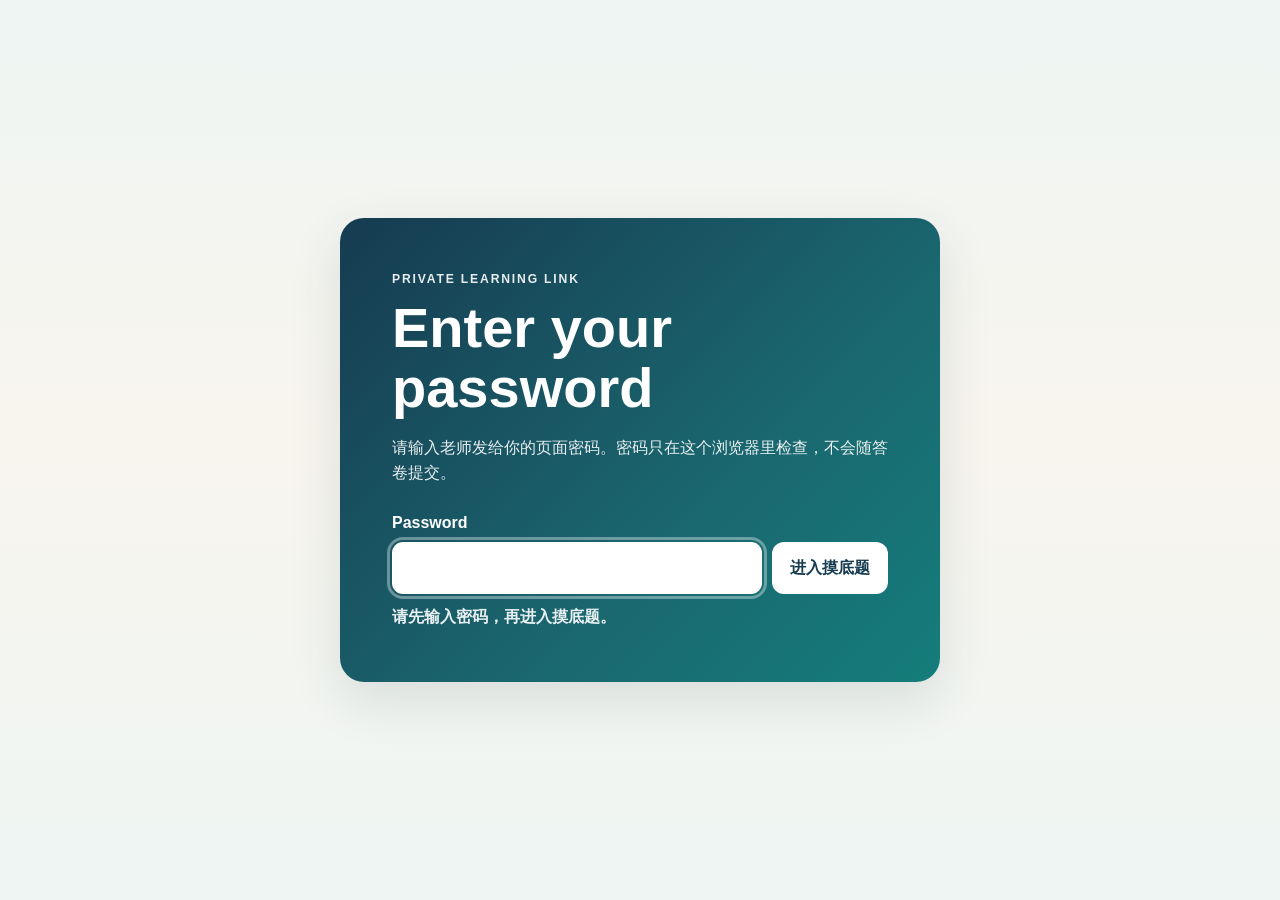
==== test/a2/index.html @ 0110b1d1 "feat: publish Emily English diagnostics" ====
<!doctype html>
<html lang="zh-CN" data-access-page="protected">
<head>
  <meta charset="utf-8">
  <meta name="viewport" content="width=device-width,initial-scale=1">
  <meta name="robots" content="noindex,nofollow,noarchive">
  <link rel="icon" href="data:,">
  <link rel="stylesheet" href="../../assets/styles.css?v=20260820-1">
  <script src="../../assets/access.js?v=20260820-1"></script>
  <title>A2 English Diagnostic · Emily</title>
</head>
<body hidden>
  <a class="skip-link" href="#test-root">跳到主要内容</a>
  <main class="exam-shell" id="test-root"></main>
  <script src="../../assets/config.js"></script>
  <script src="../../data/a2.js"></script>
  <script src="../../assets/app.js"></script>
</body>
</html>
---- assets/styles.css ----
:root{--ink:#1b2a35;--muted:#5f6f79;--paper:#fffdf8;--wash:#f2f6f5;--navy:#163b50;--teal:#147d7a;--mint:#dff3ec;--gold:#d79a2b;--goldwash:#fff3d5;--line:#d9e2df;--green:#287451;--greenwash:#e8f6ee;--red:#a93f46;--redwash:#fff0f0;--shadow:0 18px 52px rgba(24,57,69,.12)}
[hidden]{display:none!important}
*{box-sizing:border-box}html{scroll-behavior:smooth}body{margin:0;background:linear-gradient(180deg,#eef5f3 0,#f8f5ee 48%,#eef5f3 100%);color:var(--ink);font:16px/1.6 -apple-system,BlinkMacSystemFont,"Segoe UI",sans-serif}a{color:var(--teal)}button,input{font:inherit}.skip-link{position:absolute;left:-9999px}.skip-link:focus{left:14px;top:14px;z-index:20;background:#fff;padding:8px 12px;border-radius:8px}.access-shell{min-height:100vh;display:grid;place-items:center;padding:22px}.access-card{width:min(600px,100%);padding:clamp(28px,6vw,52px);border-radius:24px;color:#fff;background:linear-gradient(135deg,var(--navy),#1a6870 62%,var(--teal));box-shadow:var(--shadow)}.access-card h1{font-size:clamp(2rem,7vw,3.5rem);line-height:1.08;margin:.2rem 0 1rem}.access-card p{color:rgba(255,255,255,.9)}.access-card label{display:block;font-weight:800;margin:24px 0 7px}.access-controls{display:grid;grid-template-columns:1fr auto;gap:10px}.access-controls input{min-width:0;padding:11px 12px;border:2px solid transparent;border-radius:11px}.access-controls input:focus{outline:3px solid rgba(255,255,255,.36);outline-offset:2px}.access-controls .button-primary{background:#fff;color:var(--navy)}.access-status{min-height:1.6em;margin:.65rem 0 0;font-weight:750}.site-shell{width:min(1120px,calc(100% - 28px));margin:24px auto 56px}.hero,.exam-hero{padding:clamp(30px,6vw,66px);border-radius:28px;color:#fff;background:linear-gradient(135deg,var(--navy),#1a6870 62%,var(--teal));box-shadow:var(--shadow);position:relative;overflow:hidden}.hero:after,.exam-hero:after{content:"";position:absolute;width:260px;height:260px;border-radius:50%;right:-90px;top:-120px;background:rgba(255,255,255,.09)}.eyebrow{margin:0 0 8px;font-size:.76rem;font-weight:800;letter-spacing:.15em;text-transform:uppercase}.hero h1,.exam-hero h1{font-size:clamp(2.3rem,7vw,4.8rem);line-height:1.02;margin:.2rem 0 1rem;max-width:850px}.hero p,.exam-hero p{max-width:760px;margin:.5rem 0;color:rgba(255,255,255,.9)}.intro-card,.test-card,.section-card,.result-panel,.progress-bar,.source-boundary{background:var(--paper);border:1px solid var(--line);border-radius:20px;box-shadow:0 10px 34px rgba(24,57,69,.08)}.intro-card{margin:24px 0;padding:24px 28px}.intro-card h2{margin:0 0 8px}.test-grid{display:grid;grid-template-columns:repeat(2,minmax(0,1fr));gap:20px;margin:20px 0}.test-card{padding:26px;display:flex;flex-direction:column;align-items:flex-start}.level-chip{display:inline-flex;padding:5px 11px;border-radius:999px;background:var(--mint);color:var(--green);font-weight:800}.test-card h2{font-size:1.8rem;margin:14px 0 6px}.test-card ul{padding-left:1.2rem;margin:.5rem 0 1.4rem}.button{display:inline-flex;align-items:center;justify-content:center;min-height:46px;border:0;border-radius:12px;padding:10px 18px;font-weight:800;cursor:pointer;text-decoration:none}.button-primary{background:var(--teal);color:#fff}.button-secondary{background:#fff;color:var(--navy);border:1px solid var(--line)}.button:disabled{opacity:.55;cursor:not-allowed}.small{font-size:.88rem;color:var(--muted)}.site-footer{padding:22px 4px;color:var(--muted);font-size:.88rem}.exam-shell{width:min(1000px,calc(100% - 24px));margin:18px auto 80px}.exam-nav{display:flex;justify-content:space-between;align-items:center;margin:0 2px 12px}.exam-nav a{text-decoration:none;font-weight:750}.exam-hero{border-radius:22px;padding:34px 38px}.exam-hero h1{font-size:clamp(2rem,6vw,3.7rem)}.exam-meta{display:flex;flex-wrap:wrap;gap:10px;margin-top:18px}.exam-meta span{padding:6px 10px;border-radius:999px;background:rgba(255,255,255,.14);font-size:.88rem}.instructions{margin:18px 0;padding:18px 21px;border-radius:16px;background:var(--goldwash);border-left:5px solid var(--gold)}.instructions strong{display:block;color:#69470e}.progress-bar{position:sticky;top:8px;z-index:8;margin:16px 0;padding:12px 16px;display:grid;grid-template-columns:1fr auto;gap:7px 14px;align-items:center}.progress-track{height:9px;border-radius:999px;background:#e5ece9;overflow:hidden;grid-column:1/-1}.progress-fill{height:100%;width:0;background:linear-gradient(90deg,var(--teal),#5cb987);transition:width .2s}.section-card{margin:20px 0;padding:clamp(20px,4vw,34px)}.section-head{border-bottom:1px solid var(--line);padding-bottom:13px;margin-bottom:18px}.section-head h2{margin:0;font-size:1.75rem}.section-head p{margin:5px 0;color:var(--muted)}.task{margin:25px 0 36px}.task>header h3{font-size:1.3rem;margin:0 0 4px}.task>header p{margin:.2rem 0 1rem;color:var(--muted)}.passage{padding:20px 22px;background:#f8faf8;border:1px solid var(--line);border-radius:14px;margin:14px 0 20px}.passage h3{margin-top:0}.question{border:1px solid var(--line);border-radius:14px;padding:16px 18px;margin:13px 0;min-inline-size:0}.question legend{font-weight:760;padding:0 6px;max-width:100%}.question legend span{display:inline-flex;min-width:42px;color:var(--teal)}.choices{display:grid;gap:8px;margin-top:12px}.choices label{display:flex;gap:10px;align-items:flex-start;padding:10px 12px;border:1px solid #e1e8e5;border-radius:10px;cursor:pointer;background:#fff}.choices label:has(input:checked){border-color:var(--teal);background:#eff9f6}.choices input{margin-top:.32rem;accent-color:var(--teal)}.choice-letter{font-weight:850;color:var(--navy);min-width:22px}.short-answer{display:block;margin-top:12px}.short-answer span{display:block;color:var(--muted);font-size:.86rem}.short-answer input{width:100%;margin-top:5px;padding:11px 12px;border:1px solid #bdcac6;border-radius:9px;background:#fff}.audio-card{padding:17px;background:var(--mint);border-radius:14px;margin:14px 0}.audio-card audio{width:100%;margin:8px 0}.audio-state{margin:0;color:var(--green);font-size:.88rem;font-weight:700}.credit{font-size:.82rem;color:var(--muted);margin-top:8px}.credit summary{cursor:pointer}.submit-zone{margin:24px 0;padding:24px;border-radius:20px;background:var(--navy);color:#fff;box-shadow:var(--shadow);display:flex;gap:18px;align-items:center;justify-content:space-between}.submit-zone p{margin:0;color:rgba(255,255,255,.86)}.submit-zone .button{flex:0 0 auto}.feedback{margin:14px -4px -4px;padding:13px 15px;border-radius:10px;background:#f7f8f8}.feedback p{margin:.25rem 0}.question.correct{border-color:#7bb995;background:var(--greenwash)}.question.incorrect{border-color:#d88b90;background:var(--redwash)}.question.correct .feedback{background:#dff1e7}.question.incorrect .feedback{background:#ffe4e4}.result-panel{margin:22px 0;padding:clamp(24px,5vw,40px)}.result-panel h2{font-size:2.4rem;margin:.2rem 0}.result-grid{display:grid;grid-template-columns:repeat(5,minmax(0,1fr));gap:10px;margin:18px 0}.result-grid div{padding:13px;border-radius:12px;background:#f0f6f4;text-align:center}.result-grid strong{display:block;font-size:1.45rem;color:var(--navy)}.result-grid span{font-size:.78rem;color:var(--muted)}.interpretation{padding:14px 16px;border-left:5px solid var(--gold);background:var(--goldwash);border-radius:10px}dialog{border:0;border-radius:18px;padding:0;box-shadow:0 28px 90px rgba(0,0,0,.28);max-width:520px;width:calc(100% - 28px)}dialog::backdrop{background:rgba(14,28,36,.6)}.dialog-body{padding:25px}.dialog-body h2{margin-top:0}.dialog-actions{display:flex;justify-content:flex-end;gap:10px;margin-top:20px}.receipt-frame{position:absolute;width:1px;height:1px;border:0;clip:rect(0,0,0,0);overflow:hidden}.source-boundary{padding:17px 20px;margin:18px 0;color:var(--muted)}
@media(max-width:720px){.access-controls{grid-template-columns:1fr}.access-controls .button{width:100%}.test-grid{grid-template-columns:1fr}.hero,.exam-hero{border-radius:20px;padding:30px 24px}.exam-shell,.site-shell{width:min(100% - 18px,1000px);margin-top:9px}.section-card{padding:20px 14px}.question{padding:14px 12px}.progress-bar{top:4px}.submit-zone{align-items:stretch;flex-direction:column}.result-grid{grid-template-columns:repeat(2,1fr)}.result-grid div:first-child{grid-column:1/-1}.dialog-actions{flex-direction:column-reverse}.dialog-actions .button{width:100%}}
@media print{@page{margin:12mm}body{background:#fff;font-size:10pt}.exam-nav,.progress-bar,.submit-zone,dialog,.audio-card audio,.button{display:none!important}.exam-shell{width:100%;margin:0}.exam-hero,.section-card,.result-panel{box-shadow:none;border-radius:0}.exam-hero{color:#111;background:#fff;border-bottom:2px solid #111;padding:12px 0}.exam-hero p{color:#333}.exam-meta span{color:#333;border:1px solid #bbb}.section-card{border:0;padding:18px 0}.question,.passage,.audio-card{break-inside:avoid}.result-panel{border:1px solid #bbb}}
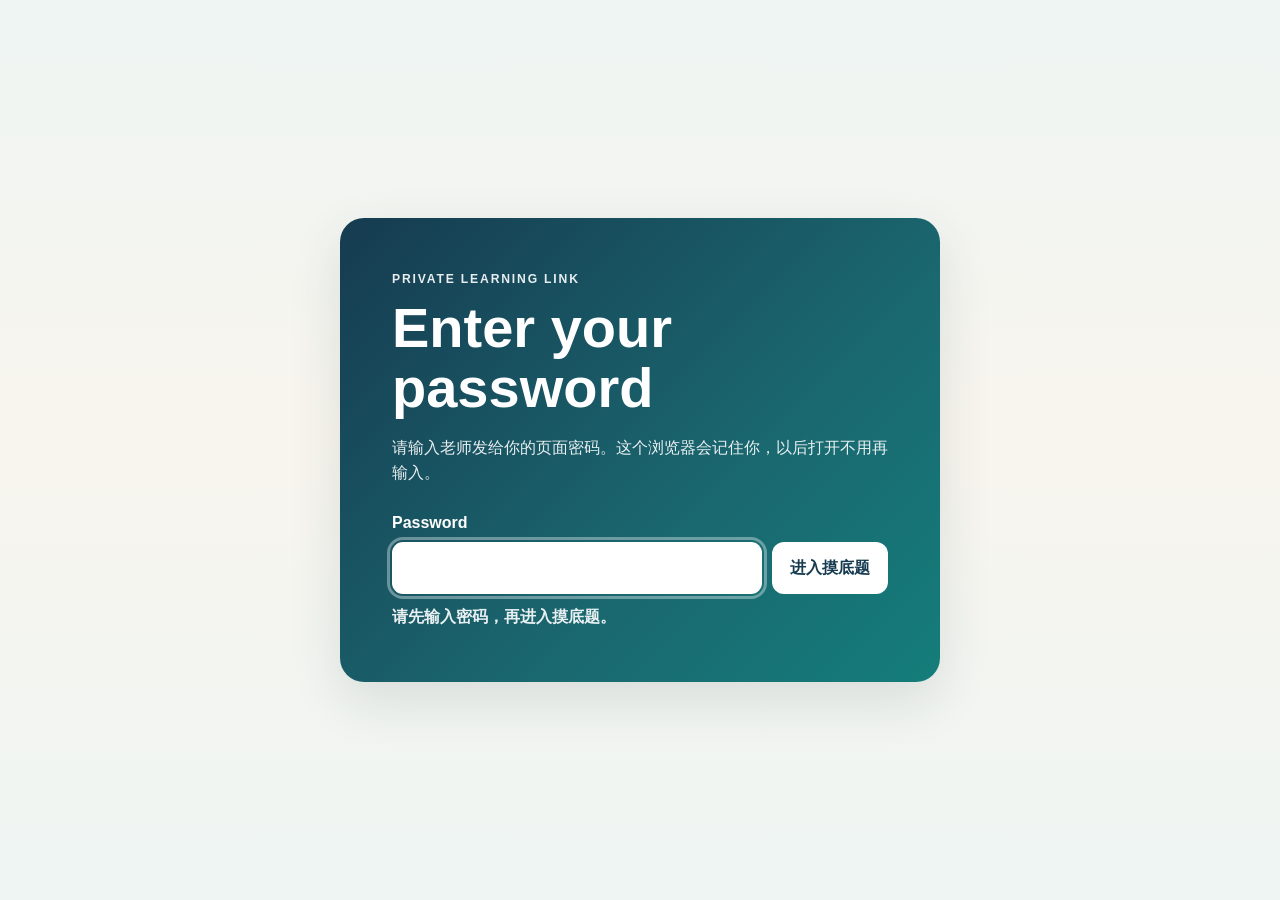
==== commit af45c35e: "Remember sign-in per browser and hold results when the course is not active The password is now chec" ====
--- a/test/a2/index.html
+++ b/test/a2/index.html
@@ -5,15 +5,15 @@
   <meta name="viewport" content="width=device-width,initial-scale=1">
   <meta name="robots" content="noindex,nofollow,noarchive">
   <link rel="icon" href="data:,">
-  <link rel="stylesheet" href="../../assets/styles.css?v=20260820-1">
-  <script src="../../assets/access.js?v=20260820-1"></script>
+  <link rel="stylesheet" href="../../assets/styles.css?v=20261111-1">
+  <script src="../../assets/access.js?v=20261111-1"></script>
   <title>A2 English Diagnostic · Emily</title>
 </head>
 <body hidden>
   <a class="skip-link" href="#test-root">跳到主要内容</a>
   <main class="exam-shell" id="test-root"></main>
-  <script src="../../assets/config.js"></script>
+  <script src="../../assets/config.js?v=20261111-1"></script>
   <script src="../../data/a2.js"></script>
-  <script src="../../assets/app.js"></script>
-</body>
+  <script src="../../assets/app.js?v=20261111-1"></script>
+<script type="application/json" id="paper-resource-config">{"resourceId":"emily-a2-diagnostic-v1","baseline":"c19f4e307ca07c906058ec3b707200ad8361cef24284c58b521459d75c1b864d","state":{"version":2,"id":"emily-a2-diagnostic-v1","width":1200,"items":[]}}</script><script src="../../assets/paper-start.js?v=20261111-1" defer></script></body>
 </html>
--- a/assets/styles.css
+++ b/assets/styles.css
@@ -2,4 +2,135 @@
 [hidden]{display:none!important}
 *{box-sizing:border-box}html{scroll-behavior:smooth}body{margin:0;background:linear-gradient(180deg,#eef5f3 0,#f8f5ee 48%,#eef5f3 100%);color:var(--ink);font:16px/1.6 -apple-system,BlinkMacSystemFont,"Segoe UI",sans-serif}a{color:var(--teal)}button,input{font:inherit}.skip-link{position:absolute;left:-9999px}.skip-link:focus{left:14px;top:14px;z-index:20;background:#fff;padding:8px 12px;border-radius:8px}.access-shell{min-height:100vh;display:grid;place-items:center;padding:22px}.access-card{width:min(600px,100%);padding:clamp(28px,6vw,52px);border-radius:24px;color:#fff;background:linear-gradient(135deg,var(--navy),#1a6870 62%,var(--teal));box-shadow:var(--shadow)}.access-card h1{font-size:clamp(2rem,7vw,3.5rem);line-height:1.08;margin:.2rem 0 1rem}.access-card p{color:rgba(255,255,255,.9)}.access-card label{display:block;font-weight:800;margin:24px 0 7px}.access-controls{display:grid;grid-template-columns:1fr auto;gap:10px}.access-controls input{min-width:0;padding:11px 12px;border:2px solid transparent;border-radius:11px}.access-controls input:focus{outline:3px solid rgba(255,255,255,.36);outline-offset:2px}.access-controls .button-primary{background:#fff;color:var(--navy)}.access-status{min-height:1.6em;margin:.65rem 0 0;font-weight:750}.site-shell{width:min(1120px,calc(100% - 28px));margin:24px auto 56px}.hero,.exam-hero{padding:clamp(30px,6vw,66px);border-radius:28px;color:#fff;background:linear-gradient(135deg,var(--navy),#1a6870 62%,var(--teal));box-shadow:var(--shadow);position:relative;overflow:hidden}.hero:after,.exam-hero:after{content:"";position:absolute;width:260px;height:260px;border-radius:50%;right:-90px;top:-120px;background:rgba(255,255,255,.09)}.eyebrow{margin:0 0 8px;font-size:.76rem;font-weight:800;letter-spacing:.15em;text-transform:uppercase}.hero h1,.exam-hero h1{font-size:clamp(2.3rem,7vw,4.8rem);line-height:1.02;margin:.2rem 0 1rem;max-width:850px}.hero p,.exam-hero p{max-width:760px;margin:.5rem 0;color:rgba(255,255,255,.9)}.intro-card,.test-card,.section-card,.result-panel,.progress-bar,.source-boundary{background:var(--paper);border:1px solid var(--line);border-radius:20px;box-shadow:0 10px 34px rgba(24,57,69,.08)}.intro-card{margin:24px 0;padding:24px 28px}.intro-card h2{margin:0 0 8px}.test-grid{display:grid;grid-template-columns:repeat(2,minmax(0,1fr));gap:20px;margin:20px 0}.test-card{padding:26px;display:flex;flex-direction:column;align-items:flex-start}.level-chip{display:inline-flex;padding:5px 11px;border-radius:999px;background:var(--mint);color:var(--green);font-weight:800}.test-card h2{font-size:1.8rem;margin:14px 0 6px}.test-card ul{padding-left:1.2rem;margin:.5rem 0 1.4rem}.button{display:inline-flex;align-items:center;justify-content:center;min-height:46px;border:0;border-radius:12px;padding:10px 18px;font-weight:800;cursor:pointer;text-decoration:none}.button-primary{background:var(--teal);color:#fff}.button-secondary{background:#fff;color:var(--navy);border:1px solid var(--line)}.button:disabled{opacity:.55;cursor:not-allowed}.small{font-size:.88rem;color:var(--muted)}.site-footer{padding:22px 4px;color:var(--muted);font-size:.88rem}.exam-shell{width:min(1000px,calc(100% - 24px));margin:18px auto 80px}.exam-nav{display:flex;justify-content:space-between;align-items:center;margin:0 2px 12px}.exam-nav a{text-decoration:none;font-weight:750}.exam-hero{border-radius:22px;padding:34px 38px}.exam-hero h1{font-size:clamp(2rem,6vw,3.7rem)}.exam-meta{display:flex;flex-wrap:wrap;gap:10px;margin-top:18px}.exam-meta span{padding:6px 10px;border-radius:999px;background:rgba(255,255,255,.14);font-size:.88rem}.instructions{margin:18px 0;padding:18px 21px;border-radius:16px;background:var(--goldwash);border-left:5px solid var(--gold)}.instructions strong{display:block;color:#69470e}.progress-bar{position:sticky;top:8px;z-index:8;margin:16px 0;padding:12px 16px;display:grid;grid-template-columns:1fr auto;gap:7px 14px;align-items:center}.progress-track{height:9px;border-radius:999px;background:#e5ece9;overflow:hidden;grid-column:1/-1}.progress-fill{height:100%;width:0;background:linear-gradient(90deg,var(--teal),#5cb987);transition:width .2s}.section-card{margin:20px 0;padding:clamp(20px,4vw,34px)}.section-head{border-bottom:1px solid var(--line);padding-bottom:13px;margin-bottom:18px}.section-head h2{margin:0;font-size:1.75rem}.section-head p{margin:5px 0;color:var(--muted)}.task{margin:25px 0 36px}.task>header h3{font-size:1.3rem;margin:0 0 4px}.task>header p{margin:.2rem 0 1rem;color:var(--muted)}.passage{padding:20px 22px;background:#f8faf8;border:1px solid var(--line);border-radius:14px;margin:14px 0 20px}.passage h3{margin-top:0}.question{border:1px solid var(--line);border-radius:14px;padding:16px 18px;margin:13px 0;min-inline-size:0}.question legend{font-weight:760;padding:0 6px;max-width:100%}.question legend span{display:inline-flex;min-width:42px;color:var(--teal)}.choices{display:grid;gap:8px;margin-top:12px}.choices label{display:flex;gap:10px;align-items:flex-start;padding:10px 12px;border:1px solid #e1e8e5;border-radius:10px;cursor:pointer;background:#fff}.choices label:has(input:checked){border-color:var(--teal);background:#eff9f6}.choices input{margin-top:.32rem;accent-color:var(--teal)}.choice-letter{font-weight:850;color:var(--navy);min-width:22px}.short-answer{display:block;margin-top:12px}.short-answer span{display:block;color:var(--muted);font-size:.86rem}.short-answer input{width:100%;margin-top:5px;padding:11px 12px;border:1px solid #bdcac6;border-radius:9px;background:#fff}.audio-card{padding:17px;background:var(--mint);border-radius:14px;margin:14px 0}.audio-card audio{width:100%;margin:8px 0}.audio-state{margin:0;color:var(--green);font-size:.88rem;font-weight:700}.credit{font-size:.82rem;color:var(--muted);margin-top:8px}.credit summary{cursor:pointer}.submit-zone{margin:24px 0;padding:24px;border-radius:20px;background:var(--navy);color:#fff;box-shadow:var(--shadow);display:flex;gap:18px;align-items:center;justify-content:space-between}.submit-zone p{margin:0;color:rgba(255,255,255,.86)}.submit-zone .button{flex:0 0 auto}.feedback{margin:14px -4px -4px;padding:13px 15px;border-radius:10px;background:#f7f8f8}.feedback p{margin:.25rem 0}.question.correct{border-color:#7bb995;background:var(--greenwash)}.question.incorrect{border-color:#d88b90;background:var(--redwash)}.question.correct .feedback{background:#dff1e7}.question.incorrect .feedback{background:#ffe4e4}.result-panel{margin:22px 0;padding:clamp(24px,5vw,40px)}.result-panel h2{font-size:2.4rem;margin:.2rem 0}.result-grid{display:grid;grid-template-columns:repeat(5,minmax(0,1fr));gap:10px;margin:18px 0}.result-grid div{padding:13px;border-radius:12px;background:#f0f6f4;text-align:center}.result-grid strong{display:block;font-size:1.45rem;color:var(--navy)}.result-grid span{font-size:.78rem;color:var(--muted)}.interpretation{padding:14px 16px;border-left:5px solid var(--gold);background:var(--goldwash);border-radius:10px}dialog{border:0;border-radius:18px;padding:0;box-shadow:0 28px 90px rgba(0,0,0,.28);max-width:520px;width:calc(100% - 28px)}dialog::backdrop{background:rgba(14,28,36,.6)}.dialog-body{padding:25px}.dialog-body h2{margin-top:0}.dialog-actions{display:flex;justify-content:flex-end;gap:10px;margin-top:20px}.receipt-frame{position:absolute;width:1px;height:1px;border:0;clip:rect(0,0,0,0);overflow:hidden}.source-boundary{padding:17px 20px;margin:18px 0;color:var(--muted)}
 @media(max-width:720px){.access-controls{grid-template-columns:1fr}.access-controls .button{width:100%}.test-grid{grid-template-columns:1fr}.hero,.exam-hero{border-radius:20px;padding:30px 24px}.exam-shell,.site-shell{width:min(100% - 18px,1000px);margin-top:9px}.section-card{padding:20px 14px}.question{padding:14px 12px}.progress-bar{top:4px}.submit-zone{align-items:stretch;flex-direction:column}.result-grid{grid-template-columns:repeat(2,1fr)}.result-grid div:first-child{grid-column:1/-1}.dialog-actions{flex-direction:column-reverse}.dialog-actions .button{width:100%}}
-@media print{@page{margin:12mm}body{background:#fff;font-size:10pt}.exam-nav,.progress-bar,.submit-zone,dialog,.audio-card audio,.button{display:none!important}.exam-shell{width:100%;margin:0}.exam-hero,.section-card,.result-panel{box-shadow:none;border-radius:0}.exam-hero{color:#111;background:#fff;border-bottom:2px solid #111;padding:12px 0}.exam-hero p{color:#333}.exam-meta span{color:#333;border:1px solid #bbb}.section-card{border:0;padding:18px 0}.question,.passage,.audio-card{break-inside:avoid}.result-panel{border:1px solid #bbb}}
+.result-overview{display:grid;grid-template-columns:repeat(4,minmax(0,1fr));gap:10px;margin:18px 0}.result-overview div{padding:13px;border-radius:12px;background:#f0f6f4;text-align:center}.result-overview strong{display:block;font-size:1.45rem;color:var(--navy)}.result-overview span{font-size:.78rem;color:var(--muted)}.result-subheading{margin:24px 0 4px}.result-panel .result-grid{grid-template-columns:repeat(4,minmax(0,1fr));margin:10px 0 18px}.mistake-review{margin:28px 0 20px;padding-top:22px;border-top:1px solid var(--line)}.mistake-review h3{font-size:1.5rem;margin:0}.mistake-list{display:grid;gap:12px;margin:16px 0}.mistake-card{padding:16px 18px;border:1px solid #d88b90;border-radius:14px;background:var(--redwash)}.mistake-heading{display:flex;justify-content:space-between;gap:12px;align-items:center}.mistake-heading strong{color:var(--red)}.mistake-heading span{font-size:.82rem;color:var(--muted)}.mistake-prompt{margin:8px 0 12px;font-weight:750}.answer-comparison{display:grid;grid-template-columns:1fr 1fr;gap:10px}.answer-comparison div{padding:11px 12px;border-radius:10px;background:#fff}.answer-comparison span{display:block;color:var(--muted);font-size:.78rem}.answer-comparison strong{display:block;margin-top:2px}.mistake-explanation{margin:12px 0 0}.mistake-review+.button{margin-top:4px}
+@media(max-width:720px){.result-overview,.result-panel .result-grid,.answer-comparison{grid-template-columns:1fr}.result-grid div:first-child{grid-column:auto}}
+@media print{@page{margin:12mm}body{background:#fff;font-size:10pt}.exam-nav,.progress-bar,.submit-zone,dialog,.audio-card audio,.button{display:none!important}.exam-shell{width:100%;margin:0}.exam-hero,.section-card,.result-panel{box-shadow:none;border-radius:0}.exam-hero{color:#111;background:#fff;border-bottom:2px solid #111;padding:12px 0}.exam-hero p{color:#333}.exam-meta span{color:#333;border:1px solid #bbb}.section-card{border:0;padding:18px 0}.question,.passage,.audio-card,.mistake-card{break-inside:avoid}.result-panel{border:1px solid #bbb}}
+/* Window adaptation, 2026-11-04. Screen only; print rules above are unchanged. */
+@media screen{
+.site-shell,.exam-shell,.section-card,.task,.question,.passage,.result-panel,.mistake-card,.submit-zone,.intro-card,.test-card{min-width:0}
+.submit-zone>div,.mistake-heading>*,.answer-comparison>div,.result-grid>div,.result-overview>div,.choices label>*,.progress-bar>*{min-width:0}
+img,audio,video{max-width:100%}img,video{height:auto}
+pre{max-width:100%;white-space:pre-wrap;overflow-wrap:anywhere}
+.button,button{white-space:normal}
+/* Learner-entered answers, keys and explanations wrap inside their own card. */
+.question legend,.feedback,.mistake-prompt,.mistake-explanation,.answer-comparison strong,.short-answer span{overflow-wrap:anywhere}
+.choices label>span:last-child{overflow-wrap:anywhere}
+/* Any authored passage or result table scrolls in its own wrapper, never widening the pane. */
+.passage table:not([hidden]),.result-panel table:not([hidden]),.mistake-card table:not([hidden]){display:block;max-width:100%;min-width:0;overflow-x:auto;overflow-wrap:normal}
+/* Clear the sticky progress bar when a question, panel or field is scrolled to. */
+.question,.task,.section-card,.result-panel,.passage{scroll-margin-top:96px}
+}
+/* Reading panes, 2026-11-04.
+   Each reading task already holds its own passage plus its own six questions, so the
+   existing article.task is the pane pair: no wrapper is inserted and no node is moved.
+   That is deliberate — paper-editor.js anchors every saved annotation with an
+   elementPath() selector rooted at #exam-form, and syncPositions() hides any item whose
+   selector stops resolving, so adding a wrapper level would hide saved marks.
+   Panes need real width and real height to beat ordinary flow, hence both queries.
+   Screen only: print keeps the original passage-then-questions order from the DOM. */
+@media screen and (min-width:880px) and (min-height:560px){
+.section-card[data-section="Reading"] .task{
+ --reading-pane:min(72dvh,720px);
+ display:grid;grid-template-columns:minmax(0,1fr) minmax(0,1fr);
+ column-gap:26px;row-gap:0;align-items:start;
+ max-height:var(--reading-pane);overflow:auto;scrollbar-gutter:stable
+}
+.section-card[data-section="Reading"] .task>*{grid-column:1;min-width:0}
+.section-card[data-section="Reading"] .task>header{grid-column:1/-1}
+/* The passage holds column 1 for the whole run of questions and stays open while they scroll. */
+.section-card[data-section="Reading"] .task>.passage{
+ grid-column:1;grid-row:2/span 13;
+ position:sticky;top:0;align-self:start;margin:0;
+ max-height:calc(var(--reading-pane) - 26px);
+ overflow:auto;overscroll-behavior:contain;scrollbar-gutter:stable
+}
+.section-card[data-section="Reading"] .task>.question{grid-column:2;margin:0 0 13px}
+.section-card[data-section="Reading"] .task>.question:last-of-type{margin-bottom:0}
+.section-card[data-section="Reading"] .task>.passage,.section-card[data-section="Reading"] .task>.question{scroll-margin-top:12px}
+}
+@media screen and (max-width:420px){
+.hero,.exam-hero{padding:22px 18px}
+.hero h1,.exam-hero h1{font-size:clamp(1.6rem,8.5vw,2.3rem);max-width:none}
+.hero p,.exam-hero p{font-size:.95rem}
+.exam-nav{flex-wrap:wrap;gap:2px 10px}
+.exam-meta{margin-top:12px;gap:6px}
+.exam-meta span{padding:4px 8px;font-size:.8rem}
+.instructions{padding:14px 15px;font-size:.93rem}
+/* Both labels get the full width instead of being squeezed into two columns. */
+.progress-bar{grid-template-columns:minmax(0,1fr);padding:10px 12px;gap:4px 10px}
+.section-card{padding:16px 12px}
+.section-head{padding-bottom:10px;margin-bottom:14px}
+.section-head h2{font-size:1.4rem}
+.task>header h3{font-size:1.15rem}
+.passage{padding:16px 15px}
+.result-panel h2{font-size:1.9rem}
+.mistake-heading{flex-wrap:wrap;gap:4px 12px}
+}
+/* Short windows, including 200% zoom and landscape phones: the header gives back answer space. */
+@media screen and (max-height:500px){
+.access-shell{min-height:100dvh;padding:12px}
+.access-card{padding:18px 20px;border-radius:16px}
+.access-card h1{font-size:clamp(1.4rem,3.4vw,2rem);margin:.1rem 0 .5rem}
+.access-card label{margin:12px 0 5px}
+.eyebrow{margin-bottom:4px}
+.site-shell{margin:12px auto 32px}
+.exam-shell{margin:10px auto 48px}
+.exam-nav{margin-bottom:8px}
+.hero,.exam-hero{padding:16px 20px;border-radius:14px}
+.hero h1,.exam-hero h1{font-size:clamp(1.3rem,3.2vw,1.9rem);line-height:1.12;margin:.1rem 0 .4rem;max-width:none}
+.hero p,.exam-hero p{margin:.25rem 0;font-size:.92rem}
+.exam-meta{margin-top:8px;gap:6px}
+.exam-meta span{padding:3px 8px;font-size:.78rem}
+.intro-card{margin:12px 0;padding:14px 16px}
+.instructions{margin:10px 0;padding:10px 13px;font-size:.9rem}
+.progress-bar{top:4px;margin:9px 0;padding:8px 12px;gap:5px 12px}
+.section-card{margin:12px 0}
+.section-head{padding-bottom:9px;margin-bottom:13px}
+.section-head h2{font-size:1.3rem}
+.task{margin:16px 0 24px}
+.task>header h3{font-size:1.1rem}
+.task>header p{margin:.2rem 0 .7rem}
+.result-panel h2{font-size:1.8rem}
+.question,.task,.section-card,.result-panel,.passage{scroll-margin-top:72px}
+}
+/* Narrow and short-window reading panes, 2026-11-04.
+   Same independent-pane contract as the wide layout, stacked instead of side by side:
+   the bounded task is the questions' scroller, the passage is sticky at its top with its
+   own bounded height and overflow, and the question rows run beneath it. The task header
+   scrolls away inside the task while the passage stays visible. Still no DOM change, so
+   every elementPath() annotation selector keeps resolving.
+   Applies whenever the wide pane query does not: narrow width, or any short window. */
+@media screen and (max-width:879px),screen and (min-width:880px) and (max-height:559px){
+.section-card[data-section="Reading"] .task{
+ --reading-pane:min(84dvh,720px);
+ --reading-passage:calc(var(--reading-pane) * .4);
+ max-height:var(--reading-pane);overflow:auto;overscroll-behavior-x:contain;
+ scrollbar-gutter:stable;
+ /* Keyboard focus and scrollIntoView land below the sticky passage, never behind it. */
+ scroll-padding-top:calc(var(--reading-passage) + 16px)
+}
+.section-card[data-section="Reading"] .task>.passage{
+ /* Already opaque; named here so the sticky layer has one themeable source of truth. */
+ --passage-bg:#f8faf8;background:var(--passage-bg);
+ position:sticky;top:0;z-index:3;
+ max-height:var(--reading-passage);min-height:4.6em;
+ overflow:auto;overscroll-behavior:contain;scrollbar-gutter:stable;
+ margin:0 0 14px;
+ border-bottom:1px solid var(--line);
+ box-shadow:0 8px 16px -8px rgba(24,57,69,.22)
+}
+/* The container's scroll-padding does the offsetting; no second allowance here. */
+.section-card[data-section="Reading"] .task>.question{scroll-margin-top:0}
+.section-card[data-section="Reading"] .task>.question:last-of-type{margin-bottom:0}
+}
+/* Short windows keep the 40/60 passage-to-questions split on a smaller pane. */
+@media screen and (max-height:559px){
+.section-card[data-section="Reading"] .task{--reading-pane:min(88dvh,430px)}
+}
+/* Sign-in kept on a failed connection, and the waiting receipt, 2026-11-11. */
+.access-retry{display:flex;flex-wrap:wrap;align-items:center;gap:8px 14px;margin:0 0 14px;padding:12px 16px;border-radius:14px;background:var(--goldwash);border-left:5px solid var(--gold);color:#69470e;font-weight:700}
+.access-retry>span{min-width:0;flex:1 1 220px}
+.access-retry .button{min-height:40px;padding:8px 16px}
+.result-panel.result-held h2{font-size:clamp(1.4rem,4.4vw,2rem);line-height:1.25;overflow-wrap:anywhere}
+.submit-status-link{color:#fff;font-weight:800}
+@media print{.access-retry{display:none!important}}
